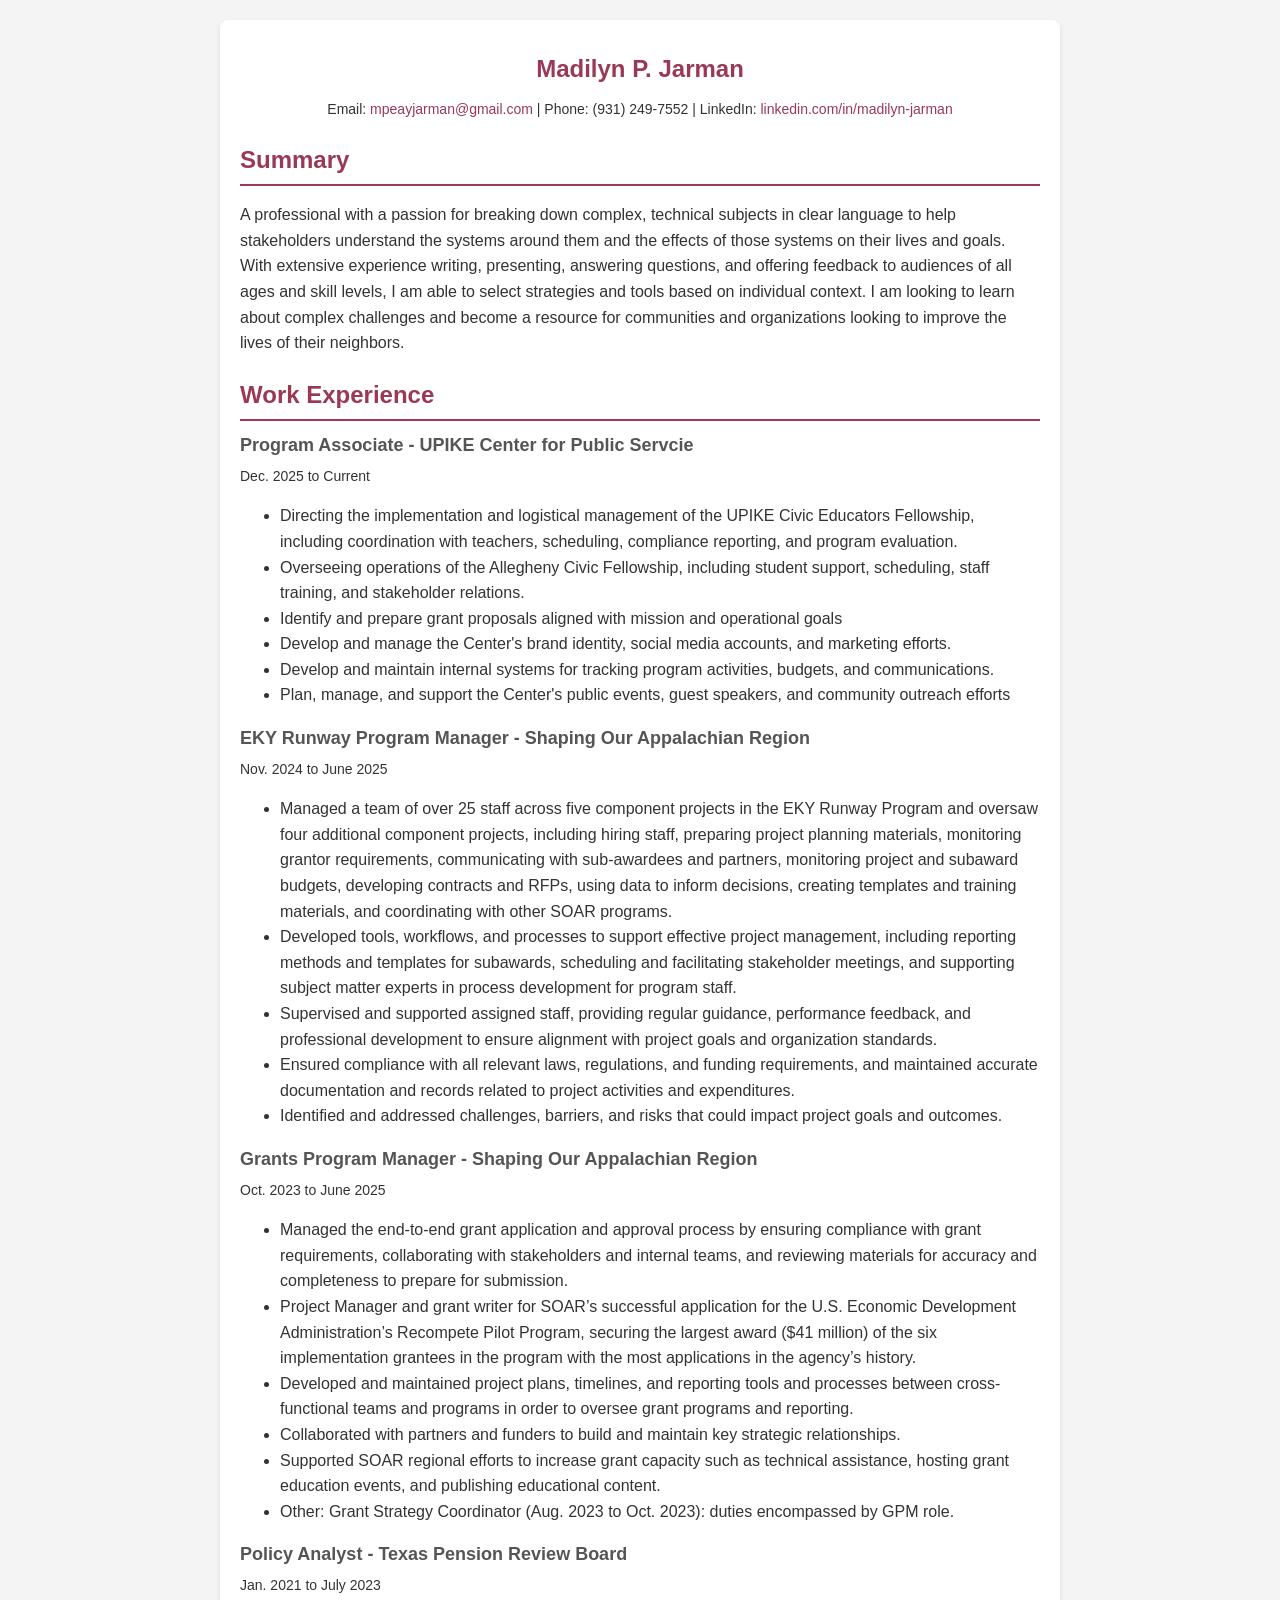
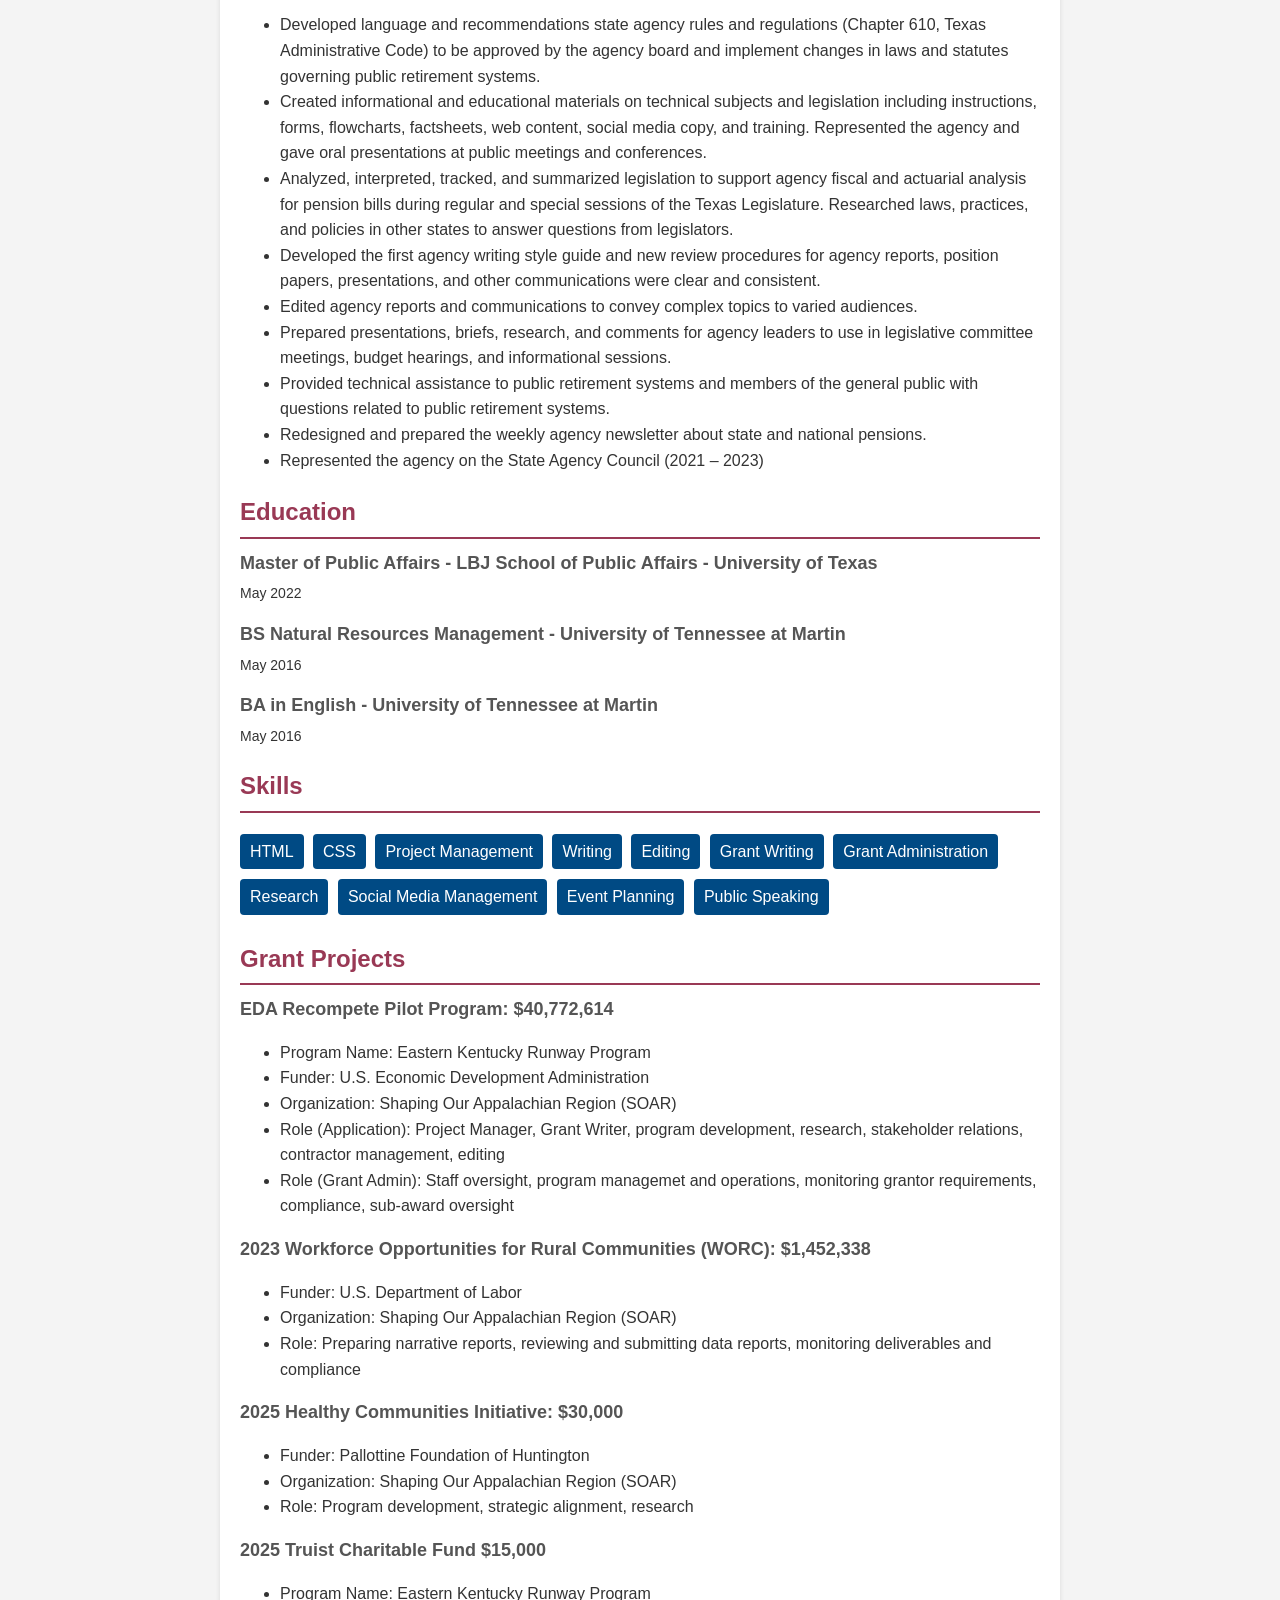
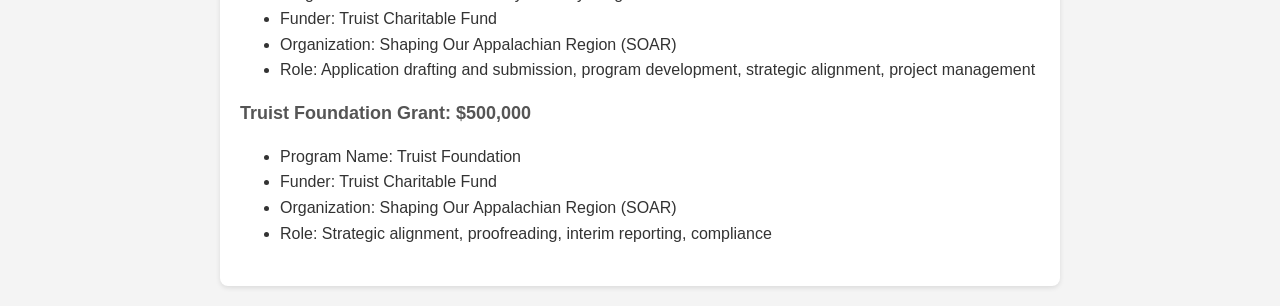
==== index.html @ 084e0e25 "week three attempt 1" ====
<!DOCTYPE html>
<html lang="en">
    <head>
        <meta charset="UTF-8" />
        <meta name="viewport" content="width=device-width, initial-scale=1.0" />
        <title>Resume Template</title>
    </head>

    <style>
        body {
            font-family: Arial, sans-serif;
            line-height: 1.6;
            margin: 0;
            padding: 0;
            color: #333;
            background-color: #f4f4f4;
        }
        .container {
            max-width: 800px;
            margin: 20px auto;
            padding: 20px;
            background: #fff;
            border-radius: 8px;
            box-shadow: 0 2px 5px rgba(0, 0, 0, 0.1);
        }
        h1,
        h2 {
            color: #993955;
        }
        .header {
            text-align: center;
        }
        .header h1 {
            margin: 10px 0;
        }
        .contact {
            margin: 10px 0;
            font-size: 14px;
        }
        .contact a {
            color: #993955;
            text-decoration: none;
        }
        .section {
            margin: 20px 0;
        }
        .section h2 {
            margin-bottom: 10px;
            border-bottom: 2px solid #993955;
            padding-bottom: 5px;
        }
        .item {
            margin-bottom: 15px;
        }
        .item h3 {
            margin: 0;
            font-size: 18px;
            color: #555;
        }
        .item p {
            margin: 5px 0;
            font-size: 14px;
        }
        .skills ul {
            list-style: none;
            padding: 0;
        }
        .skills ul li {
            display: inline-block;
            background: #004a84;
            color: #fff;
            padding: 5px 10px;
            margin: 5px 5px 5px 0;
            border-radius: 4px;
        }
    </style>

    <body>
        <main class="container">
            <section class="header">
                <h1>Madilyn P. Jarman</h1>
                <p class="contact">
                    Email:
                    <a href="mailto:mpeayjarman@gmail.com"
                        >mpeayjarman@gmail.com</a
                    >
                    | Phone: (931) 249-7552 | LinkedIn:
                    <a href="#">linkedin.com/in/madilyn-jarman</a>
                </p>
            </section>
            <section class="section">
                <h2>Summary</h2>
                <p>
                    A professional with a passion for breaking down complex, technical subjects in clear language to help stakeholders understand the systems around them and the effects of those systems on their lives and goals. With extensive experience writing, presenting, answering questions, and offering feedback to audiences of all ages and skill levels, I am able to select strategies and tools based on individual context. I am looking to learn about complex challenges and become a resource for communities and organizations looking to improve the lives of their neighbors.
                </p>
            </section>
            <section class="section">
                <h2>Work Experience</h2>
                <div class="item">
                    <h3>Program Associate - UPIKE Center for Public Servcie</h3>
                    <p>Dec. 2025 to Current</p>
                    <p>
                        <ul>
                        <li>Directing the implementation and logistical management of the UPIKE Civic Educators Fellowship, including coordination with teachers, scheduling, compliance reporting, and program evaluation.</li>
                        <li>Overseeing operations of the Allegheny Civic Fellowship, including student support, scheduling, staff training, and stakeholder relations.</li>
                        <li>Identify and prepare grant proposals aligned with mission and operational goals</li>
                        <li>Develop and manage the Center's brand identity, social media accounts, and marketing efforts.</li>
                        <li>Develop and maintain internal systems for tracking program activities, budgets, and communications.</li>
                        <li>Plan, manage, and support the Center's public events, guest speakers, and community outreach efforts</li>
                    </ul>
                    </p>
                </div>
                <div class="item">
                    <h3>EKY Runway Program Manager - Shaping Our Appalachian Region</h3>
                    <p>Nov. 2024 to June 2025</p>
                    <p>
                        <ul>
                        <li>Managed a team of over 25 staff across five component projects in the EKY Runway Program and oversaw four additional component projects, including hiring staff, preparing project planning materials, monitoring grantor requirements, communicating with sub-awardees and partners, monitoring project and subaward budgets, developing contracts and RFPs, using data to inform decisions, creating templates and training materials, and coordinating with other SOAR programs.</li>
                        <li>Developed tools, workflows, and processes to support effective project management, including reporting methods and templates for subawards, scheduling and facilitating stakeholder meetings, and supporting subject matter experts in process development for program staff.</li>
                        <li>Supervised and supported assigned staff, providing regular guidance, performance feedback, and professional development to ensure alignment with project goals and organization standards.</li>
                        <li>Ensured compliance with all relevant laws, regulations, and funding requirements, and maintained accurate documentation and records related to project activities and expenditures.</li>
                        <li>Identified and addressed challenges, barriers, and risks that could impact project goals and outcomes.</li>
                    </ul>
                    </p>
                </div>
                <div class="item">
                    <h3>Grants Program Manager - Shaping Our Appalachian Region</h3>
                    <p>Oct. 2023 to June 2025</p>
                    <p>
                        <ul>
                        <li>Managed the end-to-end grant application and approval process by ensuring compliance with grant requirements, collaborating with stakeholders and internal teams, and reviewing materials for accuracy and completeness to prepare for submission.</li>
                        <li>Project Manager and grant writer for SOAR’s successful application for the U.S. Economic Development Administration’s Recompete Pilot Program, securing the largest award ($41 million) of the six implementation grantees in the program with the most applications in the agency’s history.</li>
                        <li>Developed and maintained project plans, timelines, and reporting tools and processes between cross-functional teams and programs in order to oversee grant programs and reporting.</li>
                        <li>Collaborated with partners and funders to build and maintain key strategic relationships.</li>
                        <li>Supported SOAR regional efforts to increase grant capacity such as technical assistance, hosting grant education events, and publishing educational content.</li>
                        <li>Other: Grant Strategy Coordinator (Aug. 2023 to Oct. 2023): duties encompassed by GPM role.</li>
                    </ul>
                    </p>
                </div>
                 <div class="item">
                    <h3>Policy Analyst - Texas Pension Review Board</h3>
                    <p>Jan. 2021 to July 2023</p>
                    <p>
                        <ul>
                        <li>Developed language and recommendations state agency rules and regulations (Chapter 610, Texas Administrative Code) to be approved by the agency board and implement changes in laws and statutes governing public retirement systems. </li>
                        <li>Created informational and educational materials on technical subjects and legislation including instructions, forms, flowcharts, factsheets, web content, social media copy, and training. Represented the agency and gave oral presentations at public meetings and conferences. </li>
                        <li>Analyzed, interpreted, tracked, and summarized legislation to support agency fiscal and actuarial analysis for pension bills during regular and special sessions of the Texas Legislature. Researched laws, practices, and policies in other states to answer questions from legislators.</li>
                        <li>Developed the first agency writing style guide and new review procedures for agency reports, position papers, presentations, and other communications were clear and consistent.</li>
                        <li>Edited agency reports and communications to convey complex topics to varied audiences.</li>
                        <li>Prepared presentations, briefs, research, and comments for agency leaders to use in legislative committee meetings, budget hearings, and informational sessions.</li>
                        <li>Provided technical assistance to public retirement systems and members of the general public with questions related to public retirement systems.</li>
                        <li>Redesigned and prepared the weekly agency newsletter about state and national pensions.</li>
                        <li>Represented the agency on the State Agency Council (2021 – 2023)</li>
                    </ul>
                    </p>
                </div>
            </section>
            <div class="section">
                <h2>Education</h2>
                <div class="item">
                    <h3>Master of Public Affairs - LBJ School of Public Affairs - University of Texas</h3>
                    <p>May 2022</p>
                </div>
                <div class="item">
                    <h3>BS Natural Resources Management - University of Tennessee at Martin</h3>
                    <p>May 2016</p>
                </div>
                <div class="item">
                    <h3>BA in English - University of Tennessee at Martin</h3>
                    <p>May 2016</p>
                </div>
            </section>
            <section class="section">
                <h2>Skills</h2>
                <div class="skills">
                    <ul>
                        <li>HTML</li>
                        <li>CSS</li>
                        <li>Project Management</li>
                        <li>Writing</li>
                        <li>Editing</li>
                        <li>Grant Writing</li>
                        <li>Grant Administration</li>
                        <li>Research</li>
                        <li>Social Media Management</li>
                        <li>Event Planning</li>
                        <li>Public Speaking</li>
                    </ul>
                </div>
            </section>
            <section class="section">
                <h2>Grant Projects</h2>
                <div class="item">
                    <h3>EDA Recompete Pilot Program: $40,772,614</h3>
                    <p>
                       <ul>
                        <li>Program Name: Eastern Kentucky Runway Program</li>
                        <li>Funder: U.S. Economic Development Administration</li>
                        <li>Organization: Shaping Our Appalachian Region (SOAR)</li>
                        <li>Role (Application): Project Manager, Grant Writer, program development, research, stakeholder relations, contractor management, editing</li>
                        <li>Role (Grant Admin): Staff oversight, program managemet and operations, monitoring grantor requirements, compliance, sub-award oversight</li>
                       </ul>
                    </p>
                </div>
                <div class="item">
                    <h3>2023 Workforce Opportunities for Rural Communities (WORC): $1,452,338</h3>
                    <p>
                        <ul>
                        <li>Funder: U.S. Department of Labor</li>
                        <li>Organization: Shaping Our Appalachian Region (SOAR)</li>
                        <li>Role: Preparing narrative reports, reviewing and submitting data reports, monitoring deliverables and compliance</li>
                       </ul>
                    </p>
                </div>
                <div class="item">
                    <h3>2025 Healthy Communities Initiative: $30,000</h3>
                    <p>
                        <ul>
                        <li>Funder: Pallottine Foundation of Huntington</li>
                        <li>Organization: Shaping Our Appalachian Region (SOAR)</li>
                        <li>Role: Program development, strategic alignment, research</li>
                       </ul>
                    </p>
                </div>
                <div class="item">
                    <h3>2025 Truist Charitable Fund $15,000</h3>
                    <p>
                       <ul>
                        <li>Program Name: Eastern Kentucky Runway Program</li>
                        <li>Funder: Truist Charitable Fund</li>
                        <li>Organization: Shaping Our Appalachian Region (SOAR)</li>
                        <li>Role: Application drafting and submission, program development, strategic alignment, project management</li>
                       </ul>
                    </p>
                </div>
                 <div class="item">
                    <h3>Truist Foundation Grant: $500,000</h3>
                    <p>
                       <ul>
                        <li>Program Name: Truist Foundation</li>
                        <li>Funder: Truist Charitable Fund</li>
                        <li>Organization: Shaping Our Appalachian Region (SOAR)</li>
                        <li>Role: Strategic alignment, proofreading, interim reporting, compliance</li>
                       </ul>
                    </p>
                </div>
            </section>
        </main>
    </body>
</html>
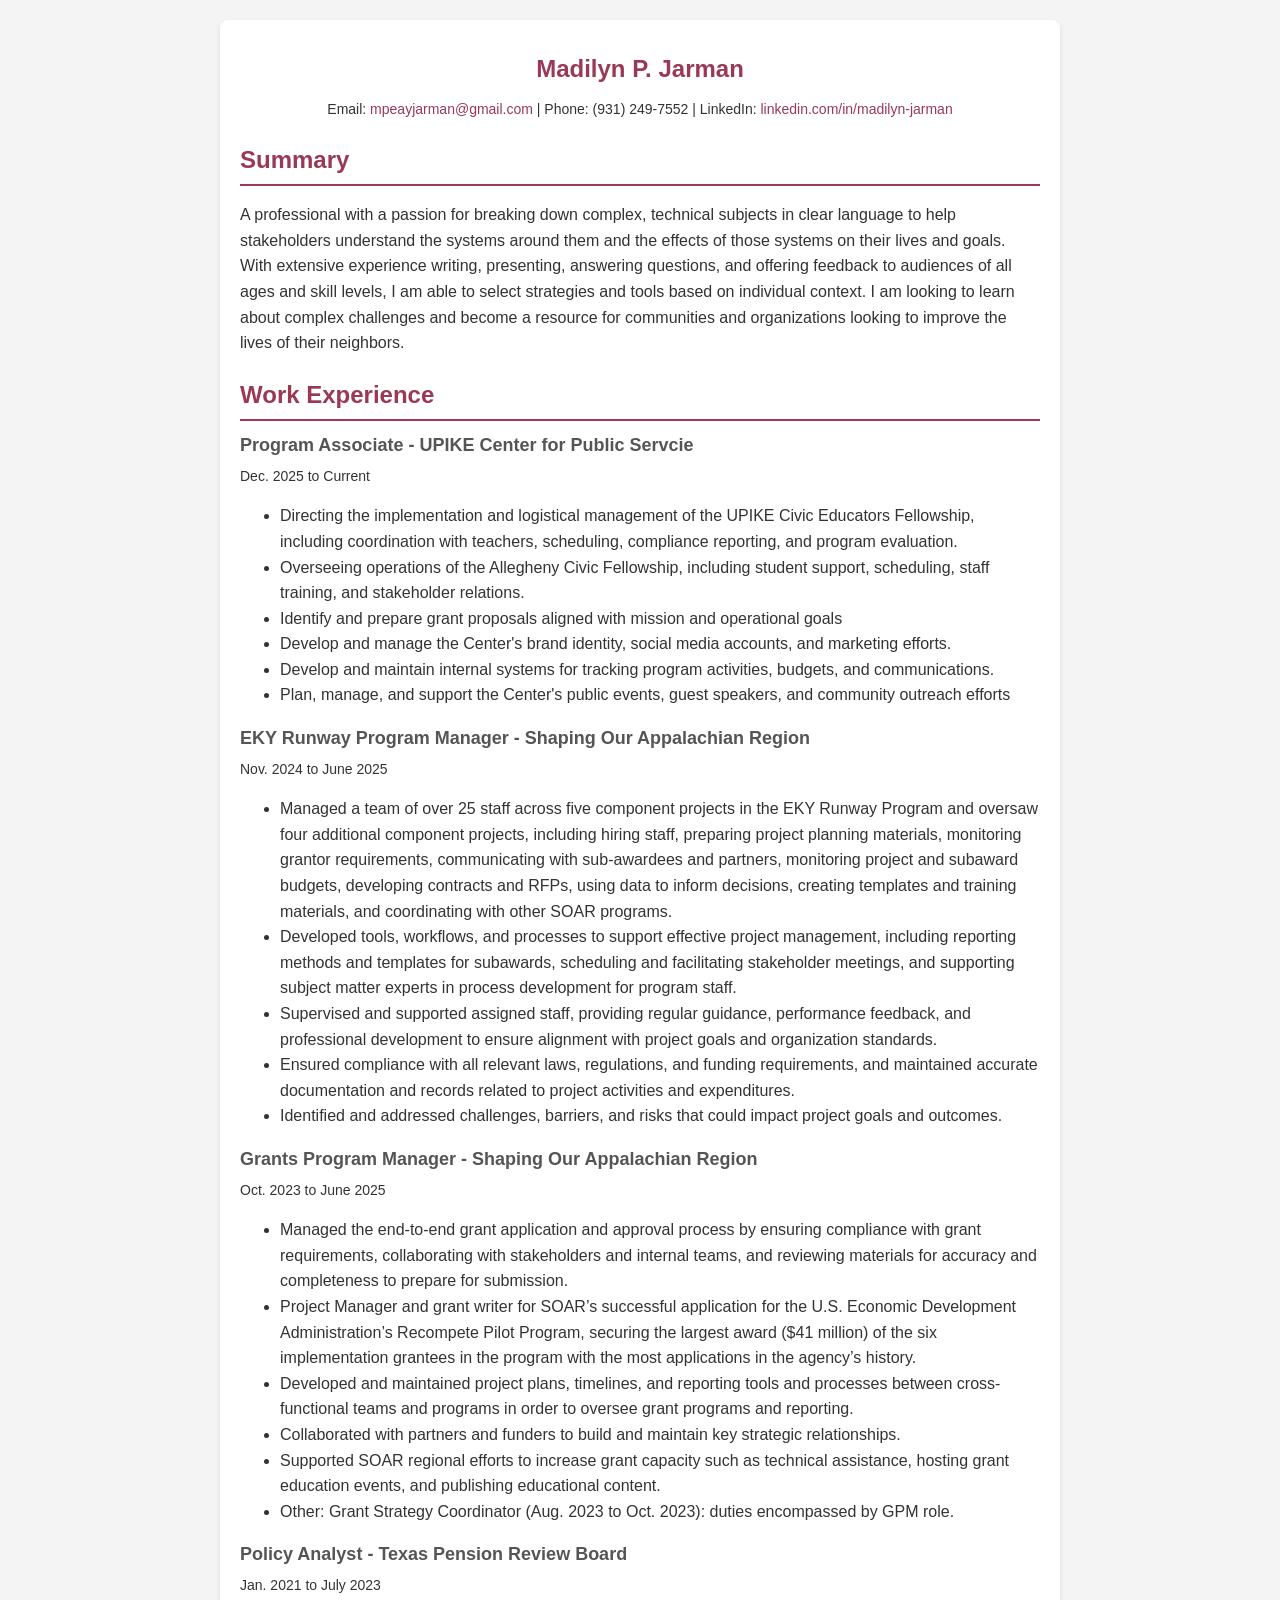
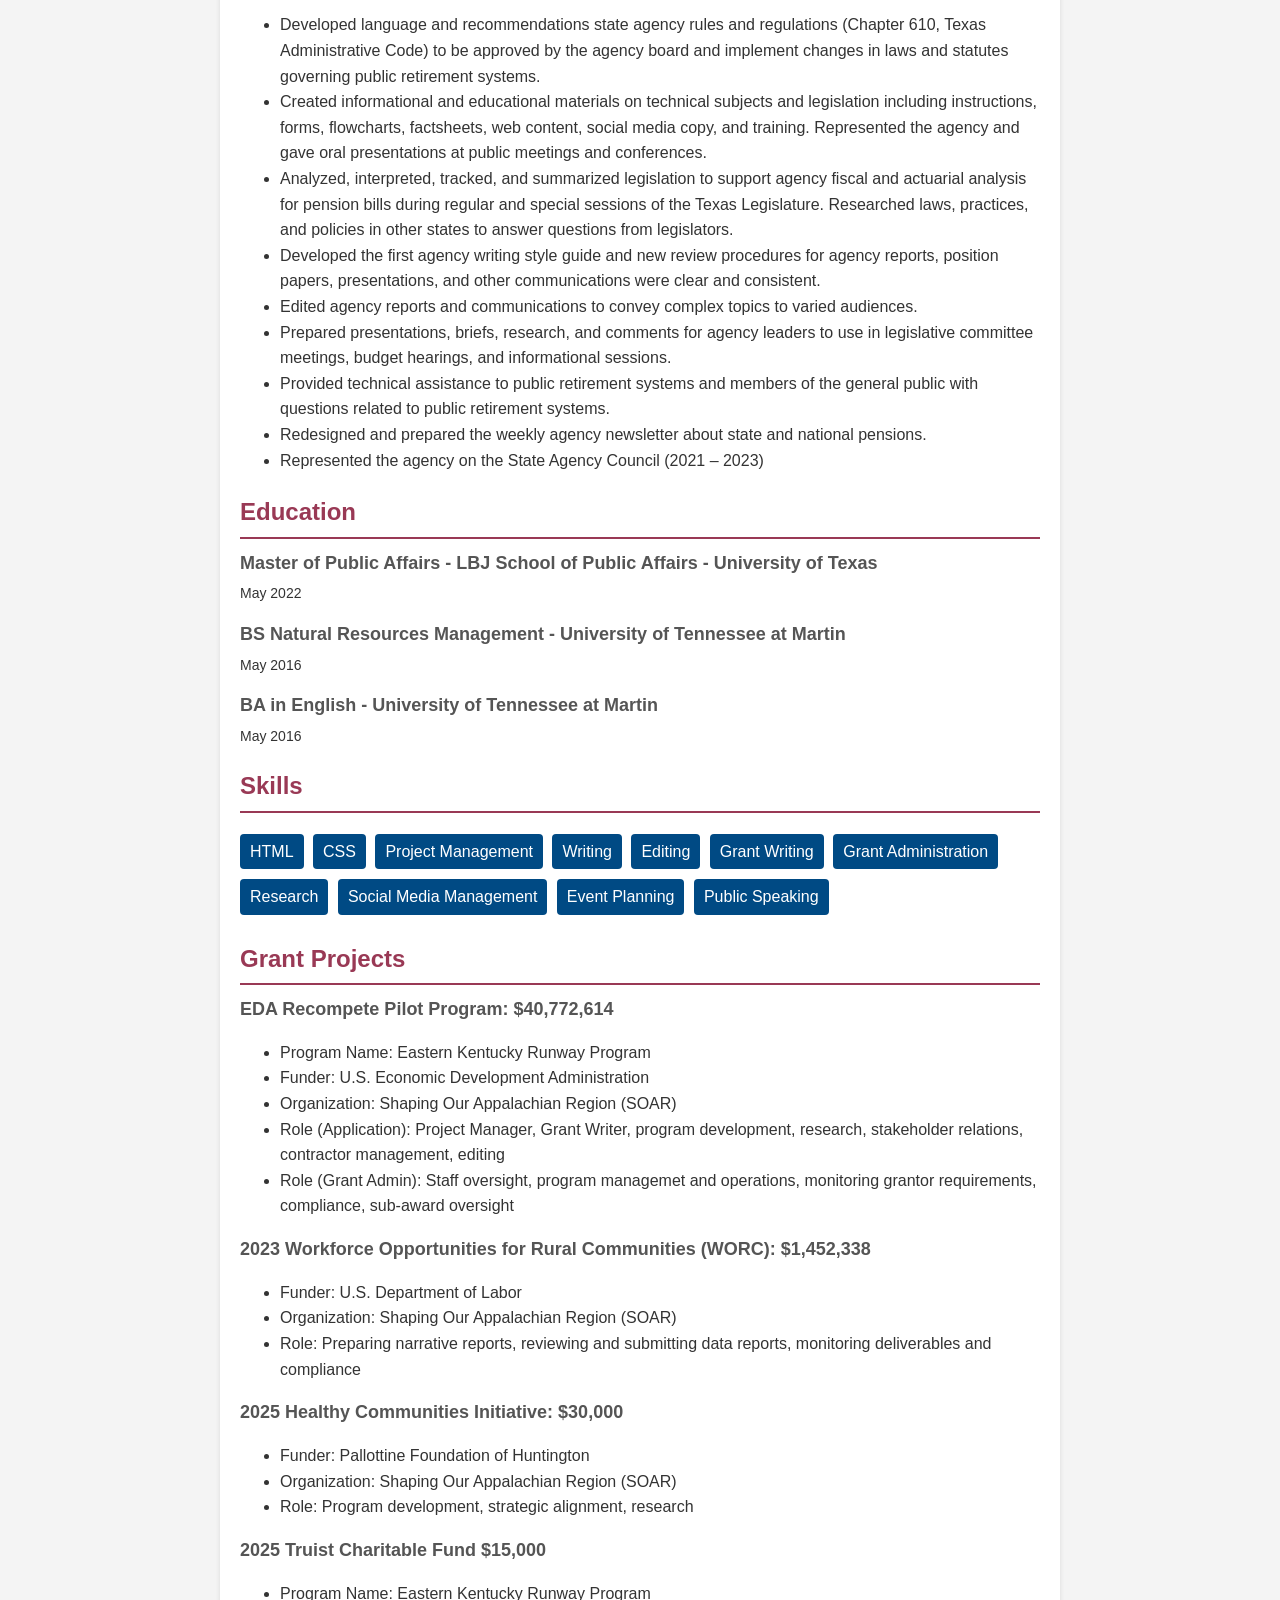
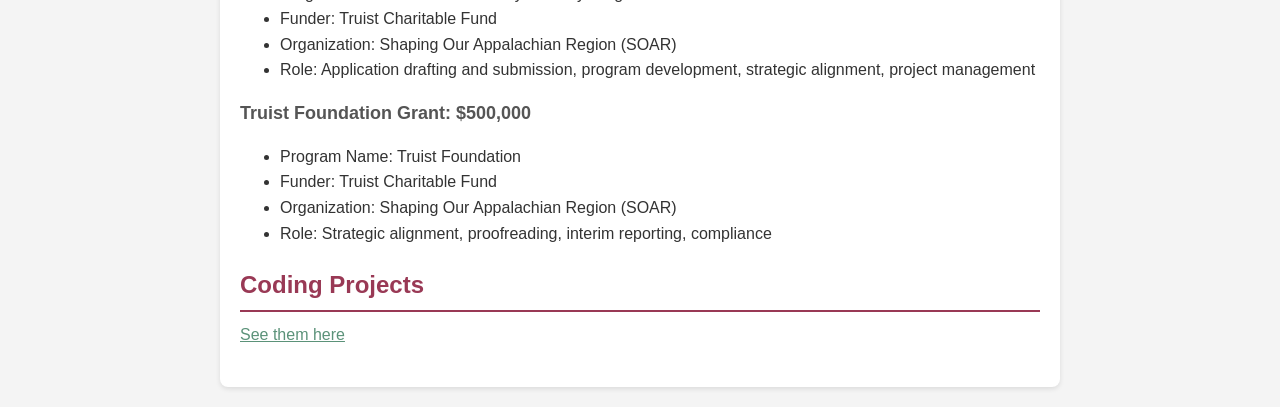
==== commit ad6724d3: "updates to add more consistent css styling and a new page for specialized projects" ====
--- a/index.html
+++ b/index.html
@@ -4,76 +4,9 @@
         <meta charset="UTF-8" />
         <meta name="viewport" content="width=device-width, initial-scale=1.0" />
         <title>Resume Template</title>
+        <link rel="stylesheet" href="style.css"
+
     </head>
-
-    <style>
-        body {
-            font-family: Arial, sans-serif;
-            line-height: 1.6;
-            margin: 0;
-            padding: 0;
-            color: #333;
-            background-color: #f4f4f4;
-        }
-        .container {
-            max-width: 800px;
-            margin: 20px auto;
-            padding: 20px;
-            background: #fff;
-            border-radius: 8px;
-            box-shadow: 0 2px 5px rgba(0, 0, 0, 0.1);
-        }
-        h1,
-        h2 {
-            color: #993955;
-        }
-        .header {
-            text-align: center;
-        }
-        .header h1 {
-            margin: 10px 0;
-        }
-        .contact {
-            margin: 10px 0;
-            font-size: 14px;
-        }
-        .contact a {
-            color: #993955;
-            text-decoration: none;
-        }
-        .section {
-            margin: 20px 0;
-        }
-        .section h2 {
-            margin-bottom: 10px;
-            border-bottom: 2px solid #993955;
-            padding-bottom: 5px;
-        }
-        .item {
-            margin-bottom: 15px;
-        }
-        .item h3 {
-            margin: 0;
-            font-size: 18px;
-            color: #555;
-        }
-        .item p {
-            margin: 5px 0;
-            font-size: 14px;
-        }
-        .skills ul {
-            list-style: none;
-            padding: 0;
-        }
-        .skills ul li {
-            display: inline-block;
-            background: #004a84;
-            color: #fff;
-            padding: 5px 10px;
-            margin: 5px 5px 5px 0;
-            border-radius: 4px;
-        }
-    </style>
 
     <body>
         <main class="container">
@@ -245,6 +178,12 @@
                     </p>
                 </div>
             </section>
+            <section class="section">
+                <h2>Coding Projects</h2>
+                <div class="skills">
+                    <a href="projects.html">See them here</a>
+                </div>
+            </section>
         </main>
     </body>
 </html>
--- a/style.css
+++ b/style.css
@@ -0,0 +1,70 @@
+ 
+ body {
+            font-family: Arial, sans-serif;
+            line-height: 1.6;
+            margin: 0;
+            padding: 0;
+            color: #333;
+            background-color: #f4f4f4;
+        }
+        .container {
+            max-width: 800px;
+            margin: 20px auto;
+            padding: 20px;
+            background: #fff;
+            border-radius: 8px;
+            box-shadow: 0 2px 5px rgba(0, 0, 0, 0.1);
+        }
+        h1,
+        h2 {
+            color: #993955;
+        }
+        .header {
+            text-align: center;
+        }
+        .header h1 {
+            margin: 10px 0;
+        }
+        .contact {
+            margin: 10px 0;
+            font-size: 14px;
+        }
+        .contact a {
+            color: #993955;
+            text-decoration: none;
+        }
+        .section {
+            margin: 20px 0;
+        }
+        .section h2 {
+            margin-bottom: 10px;
+            border-bottom: 2px solid #993955;
+            padding-bottom: 5px;
+        }
+        .item {
+            margin-bottom: 15px;
+        }
+        .item h3 {
+            margin: 0;
+            font-size: 18px;
+            color: #555;
+        }
+        .item p {
+            margin: 5px 0;
+            font-size: 14px;
+        }
+        .skills ul {
+            list-style: none;
+            padding: 0;
+        }
+        .skills ul li {
+            display: inline-block;
+            background: #004a84;
+            color: #fff;
+            padding: 5px 10px;
+            margin: 5px 5px 5px 0;
+            border-radius: 4px;
+        }
+        a {
+            color: #5B9279
+        }
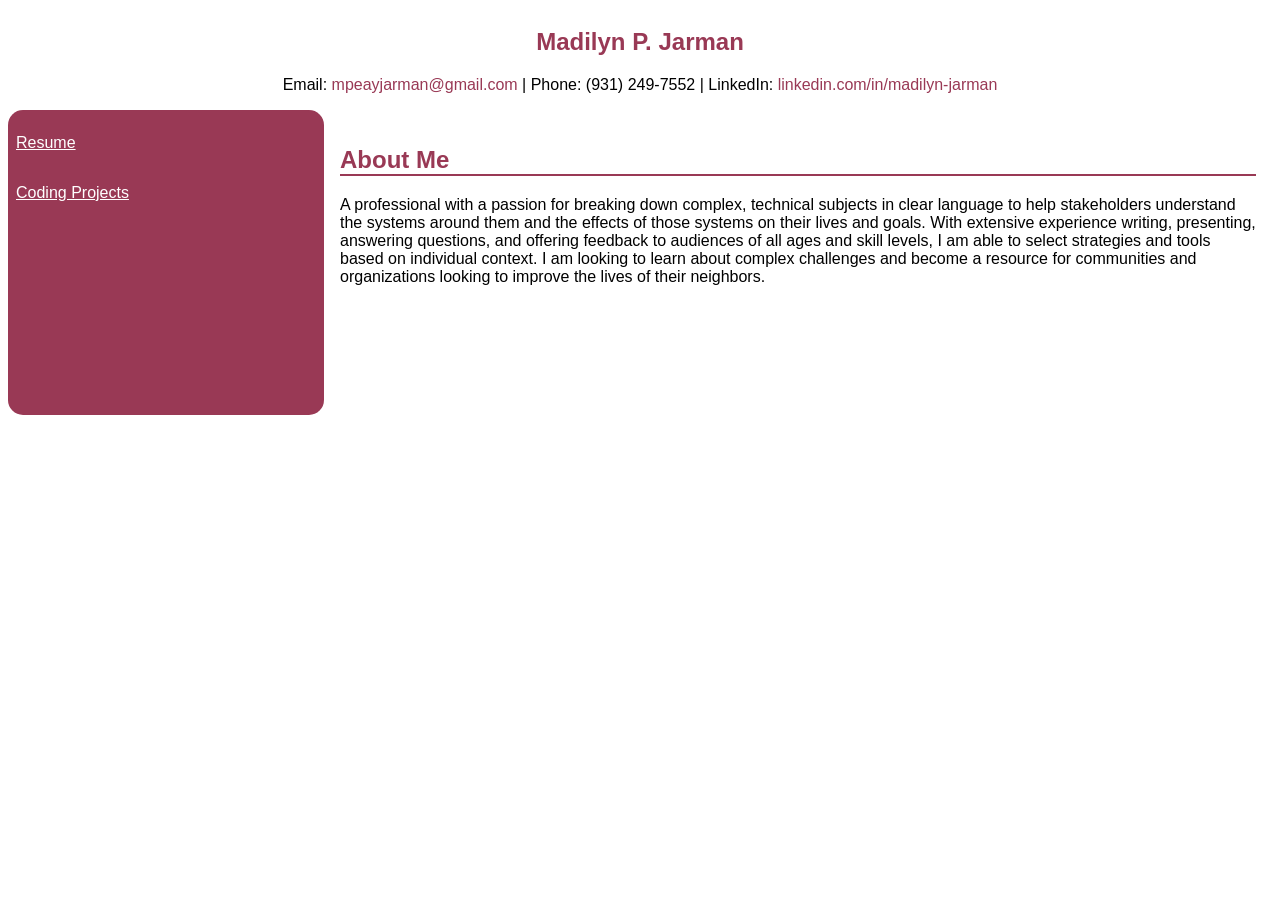
==== commit 8e7d4018: "updating for module 2" ====
--- a/index.html
+++ b/index.html
@@ -4,7 +4,8 @@
         <meta charset="UTF-8" />
         <meta name="viewport" content="width=device-width, initial-scale=1.0" />
         <title>Resume Template</title>
-        <link rel="stylesheet" href="style.css"
+        <!-- <link rel="stylesheet" href="css/style.css"> -->
+        <link rel="stylesheet" href="css/index.css">
 
     </head>
 
@@ -21,169 +22,17 @@
                     <a href="#">linkedin.com/in/madilyn-jarman</a>
                 </p>
             </section>
+            <nav class="navigation">
+                <p><a href="resume.html" class="navLink">Resume</a></p>
+                <p><a href="projects.html" class="navLink">Coding Projects</a></p>
+            </nav>
             <section class="section">
-                <h2>Summary</h2>
+                <h2>About Me</h2>
                 <p>
-                    A professional with a passion for breaking down complex, technical subjects in clear language to help stakeholders understand the systems around them and the effects of those systems on their lives and goals. With extensive experience writing, presenting, answering questions, and offering feedback to audiences of all ages and skill levels, I am able to select strategies and tools based on individual context. I am looking to learn about complex challenges and become a resource for communities and organizations looking to improve the lives of their neighbors.
+                    A professional with a passion for breaking down complex, technical subjects in clear language to help stakeholders understand the systems around them and the effects of those systems on their lives and goals. With extensive experience writing, presenting, answering questions, and offering feedback to audiences of all ages and skill levels, I am able to select strategies and tools based on individual context. I am looking to learn about complex challenges and become a resource for communities and organizations looking to improve the lives of their neighbors. 
                 </p>
             </section>
-            <section class="section">
-                <h2>Work Experience</h2>
-                <div class="item">
-                    <h3>Program Associate - UPIKE Center for Public Servcie</h3>
-                    <p>Dec. 2025 to Current</p>
-                    <p>
-                        <ul>
-                        <li>Directing the implementation and logistical management of the UPIKE Civic Educators Fellowship, including coordination with teachers, scheduling, compliance reporting, and program evaluation.</li>
-                        <li>Overseeing operations of the Allegheny Civic Fellowship, including student support, scheduling, staff training, and stakeholder relations.</li>
-                        <li>Identify and prepare grant proposals aligned with mission and operational goals</li>
-                        <li>Develop and manage the Center's brand identity, social media accounts, and marketing efforts.</li>
-                        <li>Develop and maintain internal systems for tracking program activities, budgets, and communications.</li>
-                        <li>Plan, manage, and support the Center's public events, guest speakers, and community outreach efforts</li>
-                    </ul>
-                    </p>
-                </div>
-                <div class="item">
-                    <h3>EKY Runway Program Manager - Shaping Our Appalachian Region</h3>
-                    <p>Nov. 2024 to June 2025</p>
-                    <p>
-                        <ul>
-                        <li>Managed a team of over 25 staff across five component projects in the EKY Runway Program and oversaw four additional component projects, including hiring staff, preparing project planning materials, monitoring grantor requirements, communicating with sub-awardees and partners, monitoring project and subaward budgets, developing contracts and RFPs, using data to inform decisions, creating templates and training materials, and coordinating with other SOAR programs.</li>
-                        <li>Developed tools, workflows, and processes to support effective project management, including reporting methods and templates for subawards, scheduling and facilitating stakeholder meetings, and supporting subject matter experts in process development for program staff.</li>
-                        <li>Supervised and supported assigned staff, providing regular guidance, performance feedback, and professional development to ensure alignment with project goals and organization standards.</li>
-                        <li>Ensured compliance with all relevant laws, regulations, and funding requirements, and maintained accurate documentation and records related to project activities and expenditures.</li>
-                        <li>Identified and addressed challenges, barriers, and risks that could impact project goals and outcomes.</li>
-                    </ul>
-                    </p>
-                </div>
-                <div class="item">
-                    <h3>Grants Program Manager - Shaping Our Appalachian Region</h3>
-                    <p>Oct. 2023 to June 2025</p>
-                    <p>
-                        <ul>
-                        <li>Managed the end-to-end grant application and approval process by ensuring compliance with grant requirements, collaborating with stakeholders and internal teams, and reviewing materials for accuracy and completeness to prepare for submission.</li>
-                        <li>Project Manager and grant writer for SOAR’s successful application for the U.S. Economic Development Administration’s Recompete Pilot Program, securing the largest award ($41 million) of the six implementation grantees in the program with the most applications in the agency’s history.</li>
-                        <li>Developed and maintained project plans, timelines, and reporting tools and processes between cross-functional teams and programs in order to oversee grant programs and reporting.</li>
-                        <li>Collaborated with partners and funders to build and maintain key strategic relationships.</li>
-                        <li>Supported SOAR regional efforts to increase grant capacity such as technical assistance, hosting grant education events, and publishing educational content.</li>
-                        <li>Other: Grant Strategy Coordinator (Aug. 2023 to Oct. 2023): duties encompassed by GPM role.</li>
-                    </ul>
-                    </p>
-                </div>
-                 <div class="item">
-                    <h3>Policy Analyst - Texas Pension Review Board</h3>
-                    <p>Jan. 2021 to July 2023</p>
-                    <p>
-                        <ul>
-                        <li>Developed language and recommendations state agency rules and regulations (Chapter 610, Texas Administrative Code) to be approved by the agency board and implement changes in laws and statutes governing public retirement systems. </li>
-                        <li>Created informational and educational materials on technical subjects and legislation including instructions, forms, flowcharts, factsheets, web content, social media copy, and training. Represented the agency and gave oral presentations at public meetings and conferences. </li>
-                        <li>Analyzed, interpreted, tracked, and summarized legislation to support agency fiscal and actuarial analysis for pension bills during regular and special sessions of the Texas Legislature. Researched laws, practices, and policies in other states to answer questions from legislators.</li>
-                        <li>Developed the first agency writing style guide and new review procedures for agency reports, position papers, presentations, and other communications were clear and consistent.</li>
-                        <li>Edited agency reports and communications to convey complex topics to varied audiences.</li>
-                        <li>Prepared presentations, briefs, research, and comments for agency leaders to use in legislative committee meetings, budget hearings, and informational sessions.</li>
-                        <li>Provided technical assistance to public retirement systems and members of the general public with questions related to public retirement systems.</li>
-                        <li>Redesigned and prepared the weekly agency newsletter about state and national pensions.</li>
-                        <li>Represented the agency on the State Agency Council (2021 – 2023)</li>
-                    </ul>
-                    </p>
-                </div>
-            </section>
-            <div class="section">
-                <h2>Education</h2>
-                <div class="item">
-                    <h3>Master of Public Affairs - LBJ School of Public Affairs - University of Texas</h3>
-                    <p>May 2022</p>
-                </div>
-                <div class="item">
-                    <h3>BS Natural Resources Management - University of Tennessee at Martin</h3>
-                    <p>May 2016</p>
-                </div>
-                <div class="item">
-                    <h3>BA in English - University of Tennessee at Martin</h3>
-                    <p>May 2016</p>
-                </div>
-            </section>
-            <section class="section">
-                <h2>Skills</h2>
-                <div class="skills">
-                    <ul>
-                        <li>HTML</li>
-                        <li>CSS</li>
-                        <li>Project Management</li>
-                        <li>Writing</li>
-                        <li>Editing</li>
-                        <li>Grant Writing</li>
-                        <li>Grant Administration</li>
-                        <li>Research</li>
-                        <li>Social Media Management</li>
-                        <li>Event Planning</li>
-                        <li>Public Speaking</li>
-                    </ul>
-                </div>
-            </section>
-            <section class="section">
-                <h2>Grant Projects</h2>
-                <div class="item">
-                    <h3>EDA Recompete Pilot Program: $40,772,614</h3>
-                    <p>
-                       <ul>
-                        <li>Program Name: Eastern Kentucky Runway Program</li>
-                        <li>Funder: U.S. Economic Development Administration</li>
-                        <li>Organization: Shaping Our Appalachian Region (SOAR)</li>
-                        <li>Role (Application): Project Manager, Grant Writer, program development, research, stakeholder relations, contractor management, editing</li>
-                        <li>Role (Grant Admin): Staff oversight, program managemet and operations, monitoring grantor requirements, compliance, sub-award oversight</li>
-                       </ul>
-                    </p>
-                </div>
-                <div class="item">
-                    <h3>2023 Workforce Opportunities for Rural Communities (WORC): $1,452,338</h3>
-                    <p>
-                        <ul>
-                        <li>Funder: U.S. Department of Labor</li>
-                        <li>Organization: Shaping Our Appalachian Region (SOAR)</li>
-                        <li>Role: Preparing narrative reports, reviewing and submitting data reports, monitoring deliverables and compliance</li>
-                       </ul>
-                    </p>
-                </div>
-                <div class="item">
-                    <h3>2025 Healthy Communities Initiative: $30,000</h3>
-                    <p>
-                        <ul>
-                        <li>Funder: Pallottine Foundation of Huntington</li>
-                        <li>Organization: Shaping Our Appalachian Region (SOAR)</li>
-                        <li>Role: Program development, strategic alignment, research</li>
-                       </ul>
-                    </p>
-                </div>
-                <div class="item">
-                    <h3>2025 Truist Charitable Fund $15,000</h3>
-                    <p>
-                       <ul>
-                        <li>Program Name: Eastern Kentucky Runway Program</li>
-                        <li>Funder: Truist Charitable Fund</li>
-                        <li>Organization: Shaping Our Appalachian Region (SOAR)</li>
-                        <li>Role: Application drafting and submission, program development, strategic alignment, project management</li>
-                       </ul>
-                    </p>
-                </div>
-                 <div class="item">
-                    <h3>Truist Foundation Grant: $500,000</h3>
-                    <p>
-                       <ul>
-                        <li>Program Name: Truist Foundation</li>
-                        <li>Funder: Truist Charitable Fund</li>
-                        <li>Organization: Shaping Our Appalachian Region (SOAR)</li>
-                        <li>Role: Strategic alignment, proofreading, interim reporting, compliance</li>
-                       </ul>
-                    </p>
-                </div>
-            </section>
-            <section class="section">
-                <h2>Coding Projects</h2>
-                <div class="skills">
-                    <a href="projects.html">See them here</a>
-                </div>
-            </section>
+            
         </main>
     </body>
 </html>
--- a/css/style.css
+++ b/css/style.css
@@ -0,0 +1,69 @@
+ 
+body {
+    font-family: Arial, sans-serif;
+    line-height: 1.6;
+    margin: 0;
+    padding: 0;
+    color: #333;
+    background-color: #f4f4f4;
+}
+.resume {
+    max-width: 800px;
+    margin: 20px auto;
+    padding: 20px;
+    background: #fff;
+    border-radius: 8px;
+    box-shadow: 0 2px 5px rgba(0, 0, 0, 0.1);
+}
+h1,h2 {
+    color: #993955;
+}
+.header {
+    text-align: center;
+}
+.header h1 {
+    margin: 10px 0;
+}
+.contact {
+    margin: 10px 0;
+    font-size: 14px;
+}
+.contact a {
+    color: #993955;
+    text-decoration: none;
+}
+.section {
+    margin: 20px 0;
+}
+.section h2 {
+    margin-bottom: 10px;
+    border-bottom: 2px solid #993955;
+    padding-bottom: 5px;
+}
+.item {
+    margin-bottom: 15px;
+}
+.item h3 {
+    margin: 0;
+    font-size: 18px;
+    color: #555;
+}
+.item p {
+    margin: 5px 0;
+    font-size: 14px;
+}
+.skills ul {
+    list-style: none;
+    padding: 0;
+}
+.skills ul li {
+    display: inline-block;
+    background: #004a84;
+    color: #fff;
+    padding: 5px 10px;
+    margin: 5px 5px 5px 0;
+    border-radius: 4px;                
+}
+a {
+    color: #5B9279
+}
--- a/css/index.css
+++ b/css/index.css
@@ -0,0 +1,57 @@
+
+body {
+    min-height: 100vh;
+    max-height: 100vh;
+    font-family: Arial, sans-serif;
+}
+.container {
+    display: grid;
+    font-size: 1em;
+    .container {
+        grid-auto-rows: 1fr 1fr 3fr;
+        grid-auto-columns: 1fr;
+    }
+}
+
+.header {
+    text-align: center;
+    grid-column: 1/3;
+}
+
+h1 {
+    color: #993955;
+}
+
+h2 {
+    color: #993955;
+    border-bottom: 2px solid #993955;
+}
+.contact a {
+    color: #993955;
+    text-decoration: none;
+}
+
+nav {
+    background-color: #993955;
+    color: #fff;
+    border-radius: 15px;
+}
+nav .navLink {
+    color: #fff;
+}
+.navigation p {
+    padding: 0.5em;
+}
+
+.section {
+    padding: 1em;
+}
+
+@media screen and (min-width: 720px) {
+    .container {
+        grid-template-rows: 1fr 3fr;
+        grid-auto-flow: column;
+        grid-auto-columns: 1fr 3fr;
+    }
+    
+}
